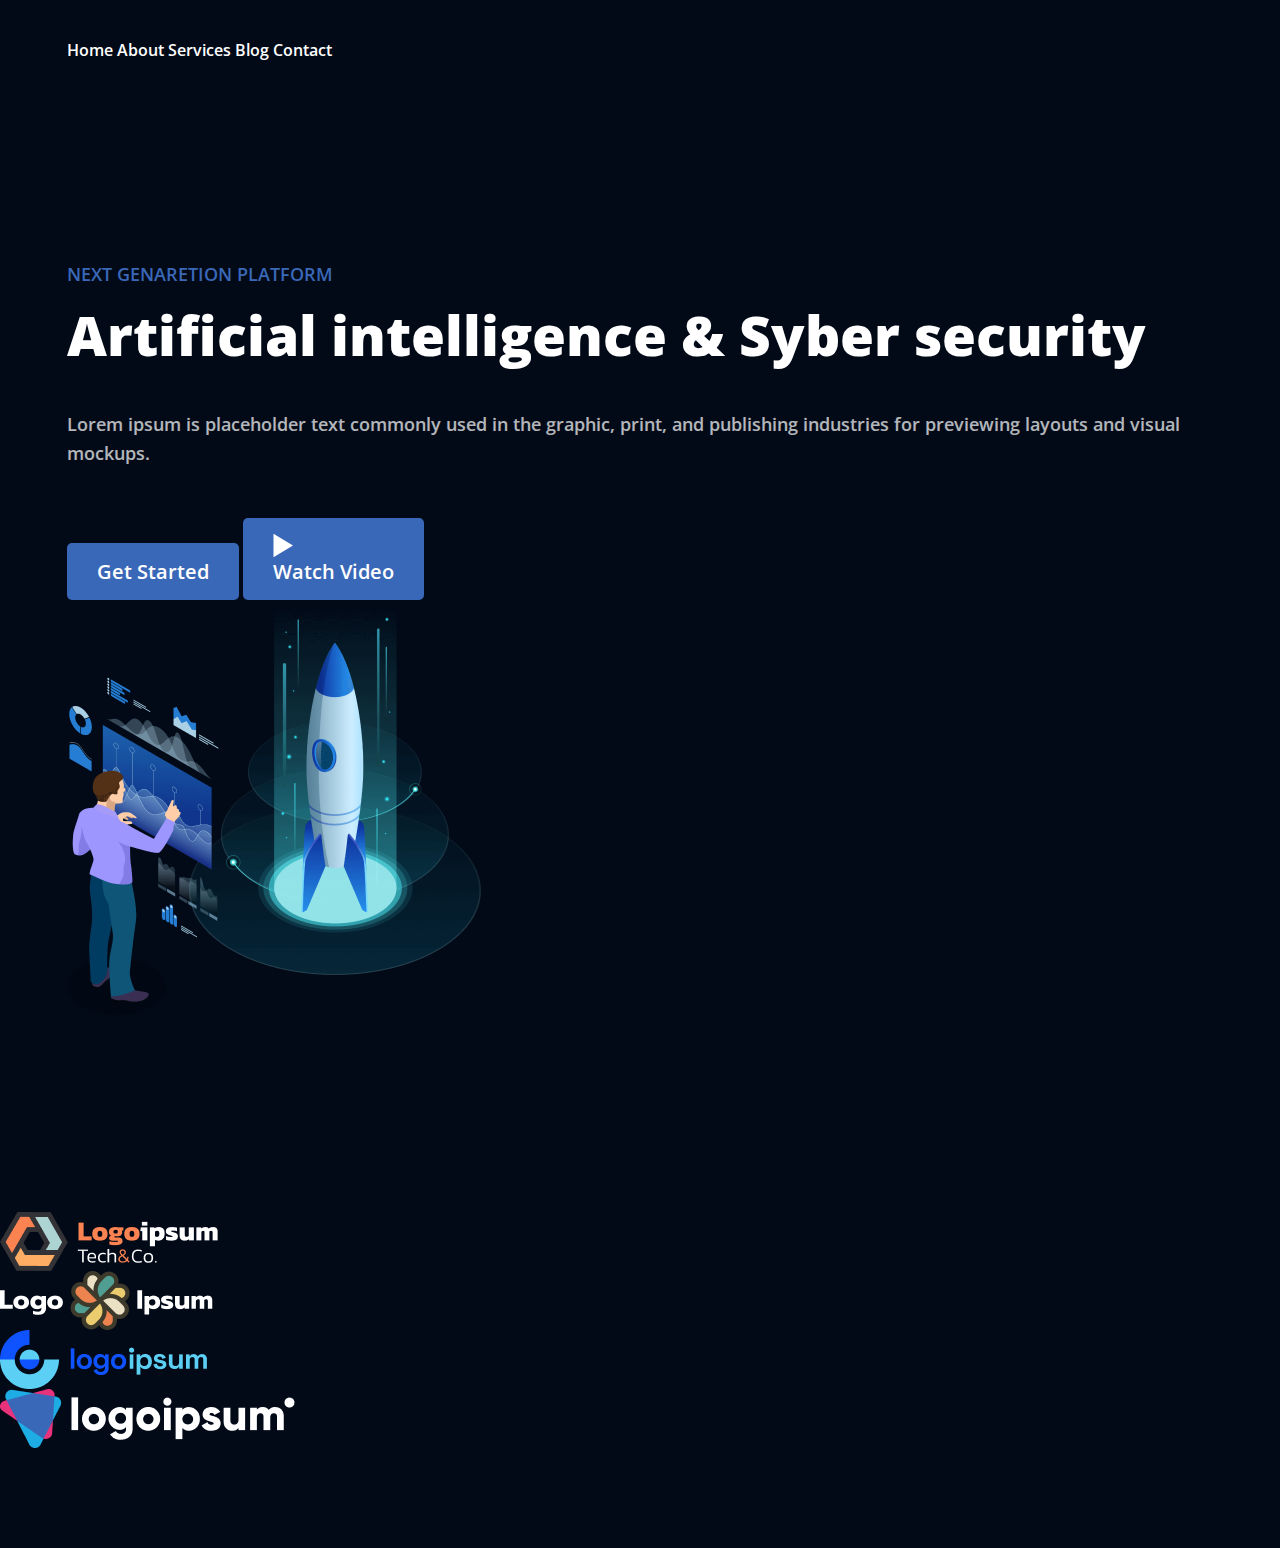
==== Lesson 3/index.html @ 744cba3d "Lesson 3 code added" ====
<!DOCTYPE html>
<html lang="en">
	<head>
		<meta charset="UTF-8" />
		<meta name="viewport" content="width=device-width, initial-scale=1.0" />
		<title>Lesson 3</title>
		<link rel="stylesheet" href="style.css" />
	</head>
	<body>
		<header class="header">
			<nav class="navigation cont">
				<a href="#">Home</a>
				<a href="#">About</a>
				<a href="#">Services</a>
				<a href="#">Blog</a>
				<a href="#">Contact</a>
			</nav>
		</header>
		<main class="main">
			<section class="mainContent cont">
				<div class="mainContent_leftSide">
					<h2>Next genaretion platform</h2>
					<h1>Artificial intelligence & Syber security</h1>
					<p>
						Lorem ipsum is placeholder text commonly used in the graphic, print, and publishing industries for
						previewing layouts and visual mockups.
					</p>
					<div class="mainContent_leftSide_btnList">
						<button>Get Started</button>
						<button><img src="./img/Polygon 1.svg" alt="" /> Watch Video</button>
					</div>
				</div>
				<img src="./img/9 1.png" alt="Rocket" />
			</section>
		</main>
		<footer class="footer">
			<nav>
				<a href=""><img src="./img/Group1.png" alt="Logo1" /></a>
				<a href=""><img src="./img/Group2.png" alt="Logo2" /></a>
				<a href=""><img src="./img/Group3.png" alt="Logo3" /></a>
				<a href=""><img src="./img/Group4.png" alt="Logo4" /></a>
			</nav>
		</footer>
	</body>
</html>
---- Lesson 3/style.css ----
@import url('https://fonts.googleapis.com/css2?family=Open+Sans:wght@0,600;800&display=swap');

* {
  margin: 0;
  padding: 0;
  text-decoration: none;
}

body {
  scroll-behavior: smooth;
  background-color:#020A18;

}

img {
  display: block;
  max-width: 100%;
}

h1, h2, a, p, button{
  color: #fff;
  font-family: "Open Sans", sans-serif;
  font-weight: 600;
}

.cont
 {
  max-width: 1146px;
  margin: 0 auto;
}

.header {
  padding: 39px 0;
  margin-bottom: 160px;
}

.navigation {

}

.navigation a {
  font-size: 16px;
}

.main {
  margin-bottom: 197px;
}

.mainContent {

}

.mainContent_leftSide h1{
  font-size: 55px;
  font-weight: 800;
  line-height: 130%;
  margin-bottom: 40px;
} 

.mainContent_leftSide h2 {
  color: #3A68B8;
  font-size: 18px;
  line-height: 160%;
  text-transform: uppercase;
  margin-bottom: 10px;
}

.mainContent_leftSide p
{
  font-size: 18px;
  line-height: 160%;
  opacity: 0.7;
  margin-bottom: 50px;
}
.mainContent_leftSide_btnList{

}

.mainContent_leftSide_btnList button{
  padding: 15px 30px;
  border-radius: 5px;
  background: #3A68B8;
  font-size: 20px;
  border: none;
  cursor: pointer;
}

.footer {
  margin-bottom: 100px;
}

.logos {}

/*
Вариант ручного обнуления стилей минимальная база!!!/*
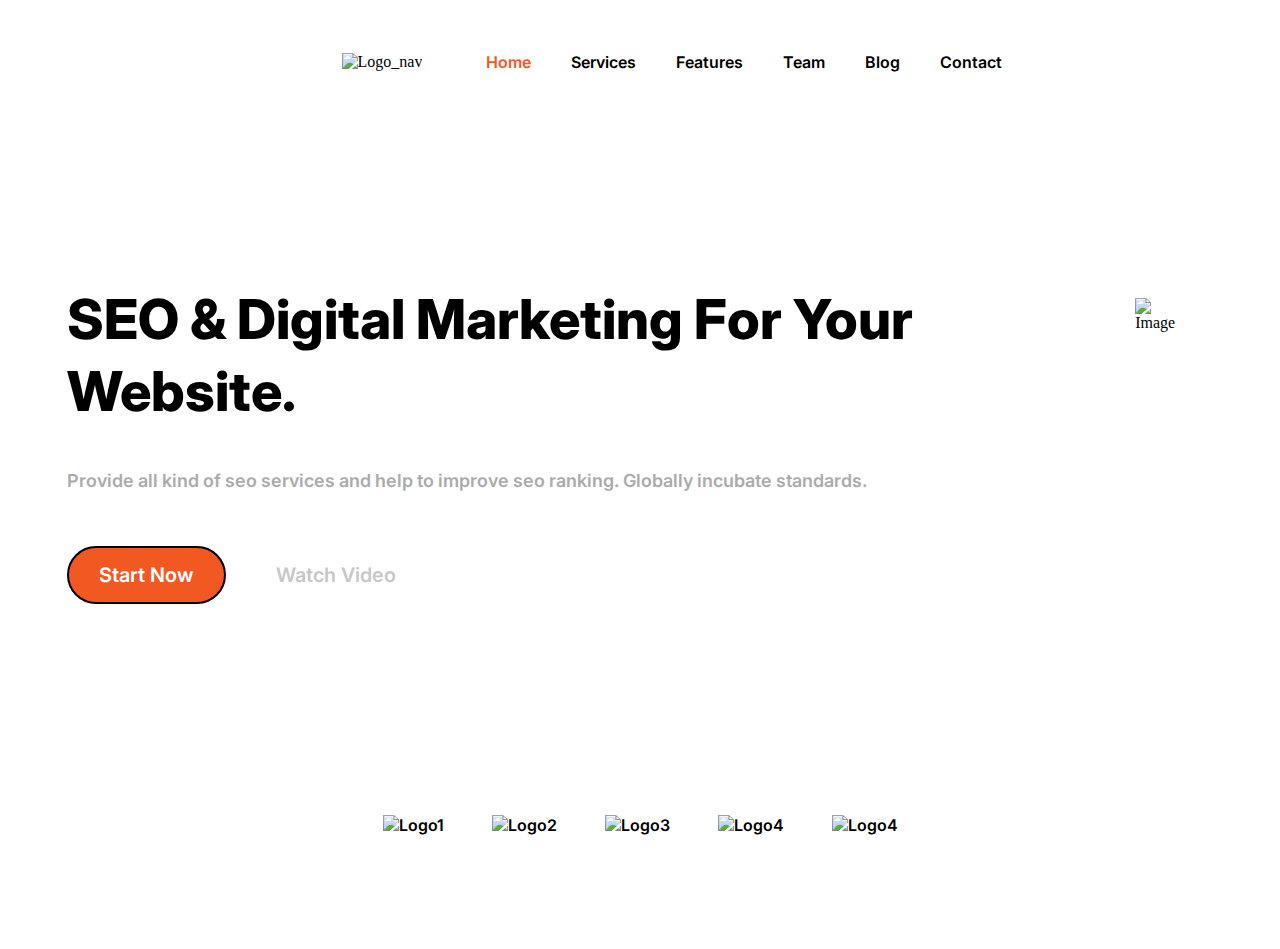
==== commit 528ddbf4: "Add position flex functions" ====
--- a/Lesson 3/index.html
+++ b/Lesson 3/index.html
@@ -9,9 +9,11 @@
 	<body>
 		<header class="header">
 			<nav class="navigation cont">
-				<a href="#">Home</a>
-				<a href="#">About</a>
+				<a href=""></a> <img src="./img/Logo_1_nav.png" alt="Logo_nav" />
+				<a class="home" href="#">Home</a>
 				<a href="#">Services</a>
+				<a href="#">Features</a>
+				<a href="#">Team</a>
 				<a href="#">Blog</a>
 				<a href="#">Contact</a>
 			</nav>
@@ -19,26 +21,23 @@
 		<main class="main">
 			<section class="mainContent cont">
 				<div class="mainContent_leftSide">
-					<h2>Next genaretion platform</h2>
-					<h1>Artificial intelligence & Syber security</h1>
-					<p>
-						Lorem ipsum is placeholder text commonly used in the graphic, print, and publishing industries for
-						previewing layouts and visual mockups.
-					</p>
+					<h1>SEO & Digital Marketing For Your Website.</h1>
+					<p>Provide all kind of seo services and help to improve seo ranking. Globally incubate standards.</p>
 					<div class="mainContent_leftSide_btnList">
-						<button>Get Started</button>
-						<button><img src="./img/Polygon 1.svg" alt="" /> Watch Video</button>
+						<button class="mainContent_leftSide_btnList_button1">Start Now</button>
+						<button class="mainContent_leftSide_btnList_button2">Watch Video</button>
 					</div>
 				</div>
-				<img src="./img/9 1.png" alt="Rocket" />
+				<img src="./img/Image.png" alt="Image" />
 			</section>
 		</main>
 		<footer class="footer">
-			<nav>
-				<a href=""><img src="./img/Group1.png" alt="Logo1" /></a>
-				<a href=""><img src="./img/Group2.png" alt="Logo2" /></a>
-				<a href=""><img src="./img/Group3.png" alt="Logo3" /></a>
-				<a href=""><img src="./img/Group4.png" alt="Logo4" /></a>
+			<nav class="logos">
+				<a href="#"><img src="./img/Logo_1_f.png" alt="Logo1" /></a>
+				<a href="#"><img src="./img/Logo_2_f.png" alt="Logo2" /></a>
+				<a href="#"><img src="./img/Logo_3_f.png" alt="Logo3" /></a>
+				<a href="#"><img src="./img/Logo_4_f.png" alt="Logo4" /></a>
+				<a href="#"><img src="./img/Logo_5_f.png" alt="Logo4" /></a>
 			</nav>
 		</footer>
 	</body>
--- a/Lesson 3/style.css
+++ b/Lesson 3/style.css
@@ -1,4 +1,5 @@
-@import url('https://fonts.googleapis.com/css2?family=Open+Sans:wght@0,600;800&display=swap');
+@import url('https://fonts.googleapis.com/css2?family=Inter:wght@100..900&display=swap');
+
 
 * {
   margin: 0;
@@ -8,19 +9,27 @@
 
 body {
   scroll-behavior: smooth;
-  background-color:#020A18;
+  background-color:#fff;
+}
 
-}
+
+/*Вариант ручного обнуления стилей минимальная база!!!
+*/
 
 img {
   display: block;
   max-width: 100%;
+  padding: 14px 24px;
 }
 
 h1, h2, a, p, button{
-  color: #fff;
-  font-family: "Open Sans", sans-serif;
+  color: black;
+  font-family: "Inter", sans-serif;
   font-weight: 600;
+}
+
+.home {
+  color: #f25822;
 }
 
 .cont
@@ -35,7 +44,10 @@
 }
 
 .navigation {
-
+  display: flex;
+  justify-content: center;
+  gap: 40px;
+  align-items: center;
 }
 
 .navigation a {
@@ -47,10 +59,12 @@
 }
 
 .mainContent {
-
+display: flex;
+justify-content: space-between;
 }
 
 .mainContent_leftSide h1{
+  
   font-size: 55px;
   font-weight: 800;
   line-height: 130%;
@@ -71,17 +85,36 @@
   line-height: 160%;
   opacity: 0.7;
   margin-bottom: 50px;
+  color: #888;
 }
 .mainContent_leftSide_btnList{
-
+  display: flex;
+  gap: 20px;
+  align-items: center;
 }
 
-.mainContent_leftSide_btnList button{
+.mainContent_leftSide_btnList_button1{
   padding: 15px 30px;
-  border-radius: 5px;
-  background: #3A68B8;
+  border-radius: 50px;
+  stroke: black;
+  stroke-width: 0lvi;
+  background: #f25822;
+  color: #fff;
   font-size: 20px;
-  border: none;
+  border: 2px solid #000;
+  cursor: pointer;
+}
+
+.mainContent_leftSide_btnList_button2 {
+    padding: 15px 30px;
+  border-radius: 50px;
+  stroke: black;
+  stroke-width: 0lvi;
+  background: white;
+  color: #aaaa;
+  font-size: 20px;
+  grid-row: 10px;
+  border: black;
   cursor: pointer;
 }
 
@@ -89,7 +122,8 @@
   margin-bottom: 100px;
 }
 
-.logos {}
+.logos {
+  display: flex;
+  justify-content: center;
+}
 
-/*
-Вариант ручного обнуления стилей минимальная база!!!/*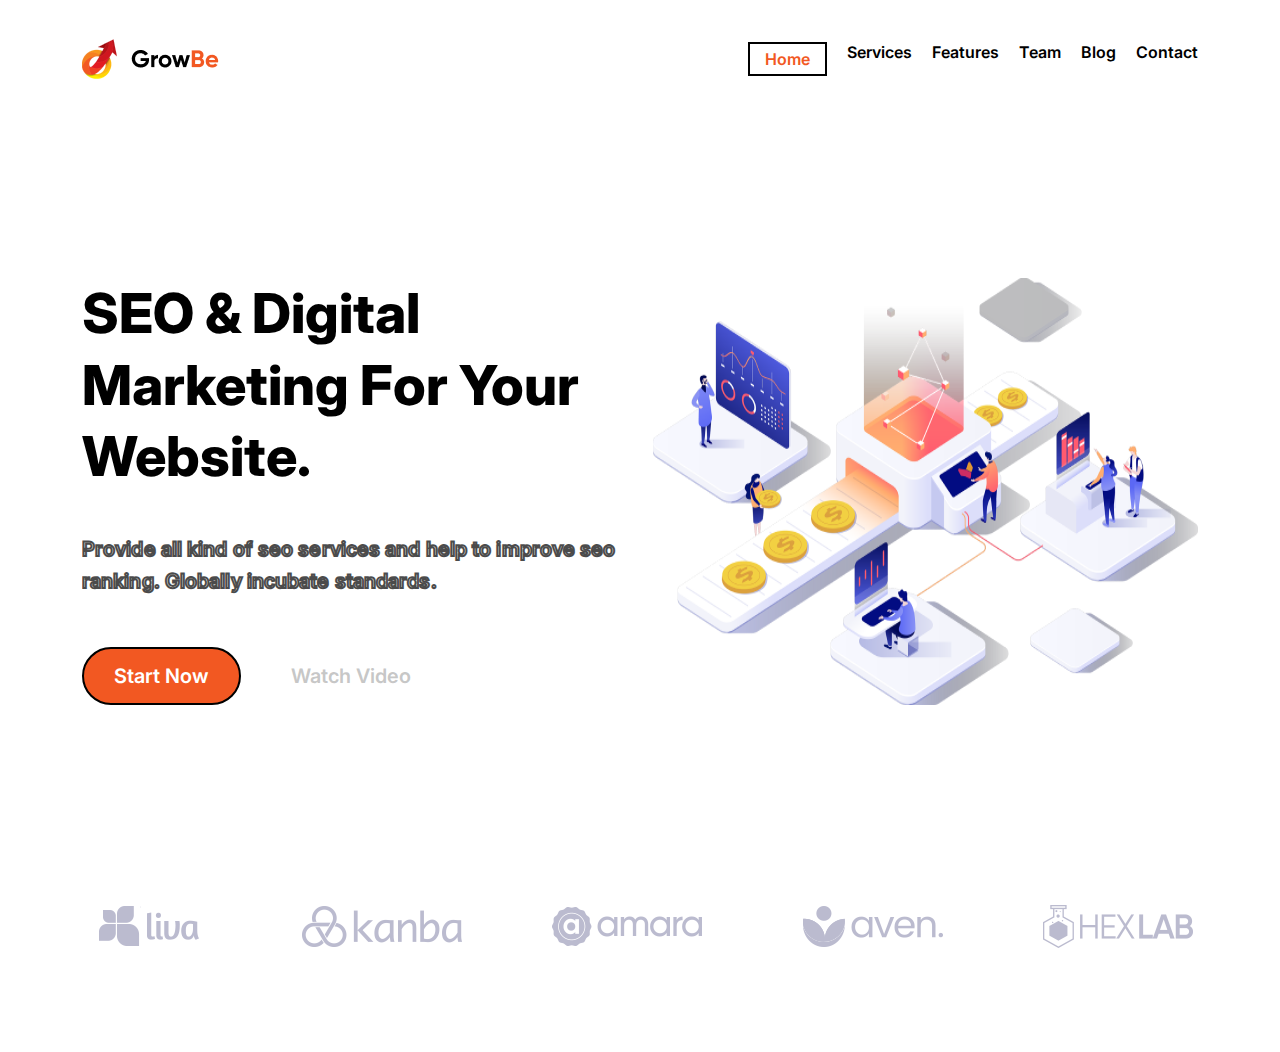
==== commit 918be1dc: "Lesson 4work in progress" ====
--- a/Lesson 3/index.html
+++ b/Lesson 3/index.html
@@ -7,38 +7,53 @@
 		<link rel="stylesheet" href="style.css" />
 	</head>
 	<body>
-		<header class="header">
-			<nav class="navigation cont">
-				<a href=""></a> <img src="./img/Logo_1_nav.png" alt="Logo_nav" />
-				<a class="home" href="#">Home</a>
-				<a href="#">Services</a>
-				<a href="#">Features</a>
-				<a href="#">Team</a>
-				<a href="#">Blog</a>
-				<a href="#">Contact</a>
-			</nav>
+		<header class="header cont">
+			<div class="cont">
+				<nav class="navigation">
+					<a href="#"><img src="./img/Logo_1_nav.png" alt="Logo_nav" /></a>
+					<div>
+						<a class="home cont" href="#">Home</a>
+						<a href="#">Services</a>
+						<a href="#">Features</a>
+						<a href="#">Team</a>
+						<a href="#">Blog</a>
+						<a href="#">Contact</a>
+					</div>
+				</nav>
+			</div>
 		</header>
+
 		<main class="main">
-			<section class="mainContent cont">
-				<div class="mainContent_leftSide">
-					<h1>SEO & Digital Marketing For Your Website.</h1>
-					<p>Provide all kind of seo services and help to improve seo ranking. Globally incubate standards.</p>
-					<div class="mainContent_leftSide_btnList">
-						<button class="mainContent_leftSide_btnList_button1">Start Now</button>
-						<button class="mainContent_leftSide_btnList_button2">Watch Video</button>
+			<div class="cont">
+				<section class="mainContent">
+					<div class="mainContent_leftSide">
+						<h1>SEO & Digital Marketing For Your Website.</h1>
+						<p>Provide all kind of seo services and help to improve seo ranking. Globally incubate standards.</p>
+						<div class="mainContent_leftSide_btnList">
+							<button class="mainContent_leftSide_btnList_button1">Start Now</button>
+							<button class="mainContent_leftSide_btnList_button2">Watch Video</button>
+						</div>
 					</div>
-				</div>
-				<img src="./img/Image.png" alt="Image" />
+					<img src="./img/Image.png" alt="Image" />
+				</section>
+			</div>
+			<div class="cont">
+				<nav class="logos">
+					<a href="#"><img src="./img/Logo_1_f.png" alt="Logo1" /></a>
+					<a href="#"><img src="./img/Logo_2_f.png" alt="Logo2" /></a>
+					<a href="#"><img src="./img/Logo_3_f.png" alt="Logo3" /></a>
+					<a href="#"><img src="./img/Logo_4_f.png" alt="Logo4" /></a>
+					<a href="#"><img src="./img/Logo_5_f.png" alt="Logo5" /></a>
+				</nav>
+			</div>
+			<section class="cardList cont">
+				<div class="card"></div>
+				<div class="card"></div>
+				<div class="card"></div>
+				<div class="card"></div>
+				<div class="card"></div>
+				<div class="card"></div>
 			</section>
 		</main>
-		<footer class="footer">
-			<nav class="logos">
-				<a href="#"><img src="./img/Logo_1_f.png" alt="Logo1" /></a>
-				<a href="#"><img src="./img/Logo_2_f.png" alt="Logo2" /></a>
-				<a href="#"><img src="./img/Logo_3_f.png" alt="Logo3" /></a>
-				<a href="#"><img src="./img/Logo_4_f.png" alt="Logo4" /></a>
-				<a href="#"><img src="./img/Logo_5_f.png" alt="Logo4" /></a>
-			</nav>
-		</footer>
 	</body>
 </html>
--- a/Lesson 3/style.css
+++ b/Lesson 3/style.css
@@ -1,41 +1,43 @@
 @import url('https://fonts.googleapis.com/css2?family=Inter:wght@100..900&display=swap');
-
 
 * {
   margin: 0;
   padding: 0;
   text-decoration: none;
+  box-sizing: border-box; 
 }
 
 body {
   scroll-behavior: smooth;
-  background-color:#fff;
+  background-color: #fff;
 }
 
-
-/*Вариант ручного обнуления стилей минимальная база!!!
-*/
-
+/* Вариант ручного обнуления стилей минимальная база!!! */
 img {
   display: block;
   max-width: 100%;
-  padding: 14px 24px;
 }
 
-h1, h2, a, p, button{
+h1, h2, a, p, button {
   color: black;
   font-family: "Inter", sans-serif;
   font-weight: 600;
 }
 
 .home {
+  display: flex;
+  font-size: 16px;
   color: #f25822;
+  border: 2px solid black; 
+  padding: 5px 10px; 
+  box-sizing: border-box;
 }
 
-.cont
- {
+.cont {
   max-width: 1146px;
   margin: 0 auto;
+  padding-left: 15px;
+  padding-right: 15px;
 }
 
 .header {
@@ -45,26 +47,34 @@
 
 .navigation {
   display: flex;
-  justify-content: center;
-  gap: 40px;
+  justify-content: space-between;
   align-items: center;
 }
 
+.navigation div {
+  display: flex;
+  gap: 20px; 
+}
+
 .navigation a {
+  display: flex;
   font-size: 16px;
+  display: flex;
+  align-items: center;
+  height: 100%;
 }
 
 .main {
+  
+}
+
+.mainContent {
+  display: flex;
+  justify-content: space-between;
   margin-bottom: 197px;
 }
 
-.mainContent {
-display: flex;
-justify-content: space-between;
-}
-
-.mainContent_leftSide h1{
-  
+.mainContent_leftSide h1 {
   font-size: 55px;
   font-weight: 800;
   line-height: 130%;
@@ -79,25 +89,27 @@
   margin-bottom: 10px;
 }
 
-.mainContent_leftSide p
-{
-  font-size: 18px;
+.mainContent_leftSide p {
+  font-size: 20px;
   line-height: 160%;
   opacity: 0.7;
   margin-bottom: 50px;
-  color: #888;
+  color: black;
+   letter-spacing: 0.1px; 
+  -webkit-text-stroke: 2px black; 
+  color: transparent; 
 }
-.mainContent_leftSide_btnList{
+   
+
+.mainContent_leftSide_btnList {
   display: flex;
   gap: 20px;
   align-items: center;
 }
 
-.mainContent_leftSide_btnList_button1{
+.mainContent_leftSide_btnList_button1 {
   padding: 15px 30px;
   border-radius: 50px;
-  stroke: black;
-  stroke-width: 0lvi;
   background: #f25822;
   color: #fff;
   font-size: 20px;
@@ -106,24 +118,19 @@
 }
 
 .mainContent_leftSide_btnList_button2 {
-    padding: 15px 30px;
+  padding: 15px 30px;
   border-radius: 50px;
-  stroke: black;
-  stroke-width: 0lvi;
   background: white;
   color: #aaaa;
   font-size: 20px;
-  grid-row: 10px;
   border: black;
   cursor: pointer;
 }
 
-.footer {
-  margin-bottom: 100px;
-}
 
 .logos {
   display: flex;
-  justify-content: center;
+  justify-content: space-between; 
+  width: 100%;
+  margin-bottom: 100px;
 }
-
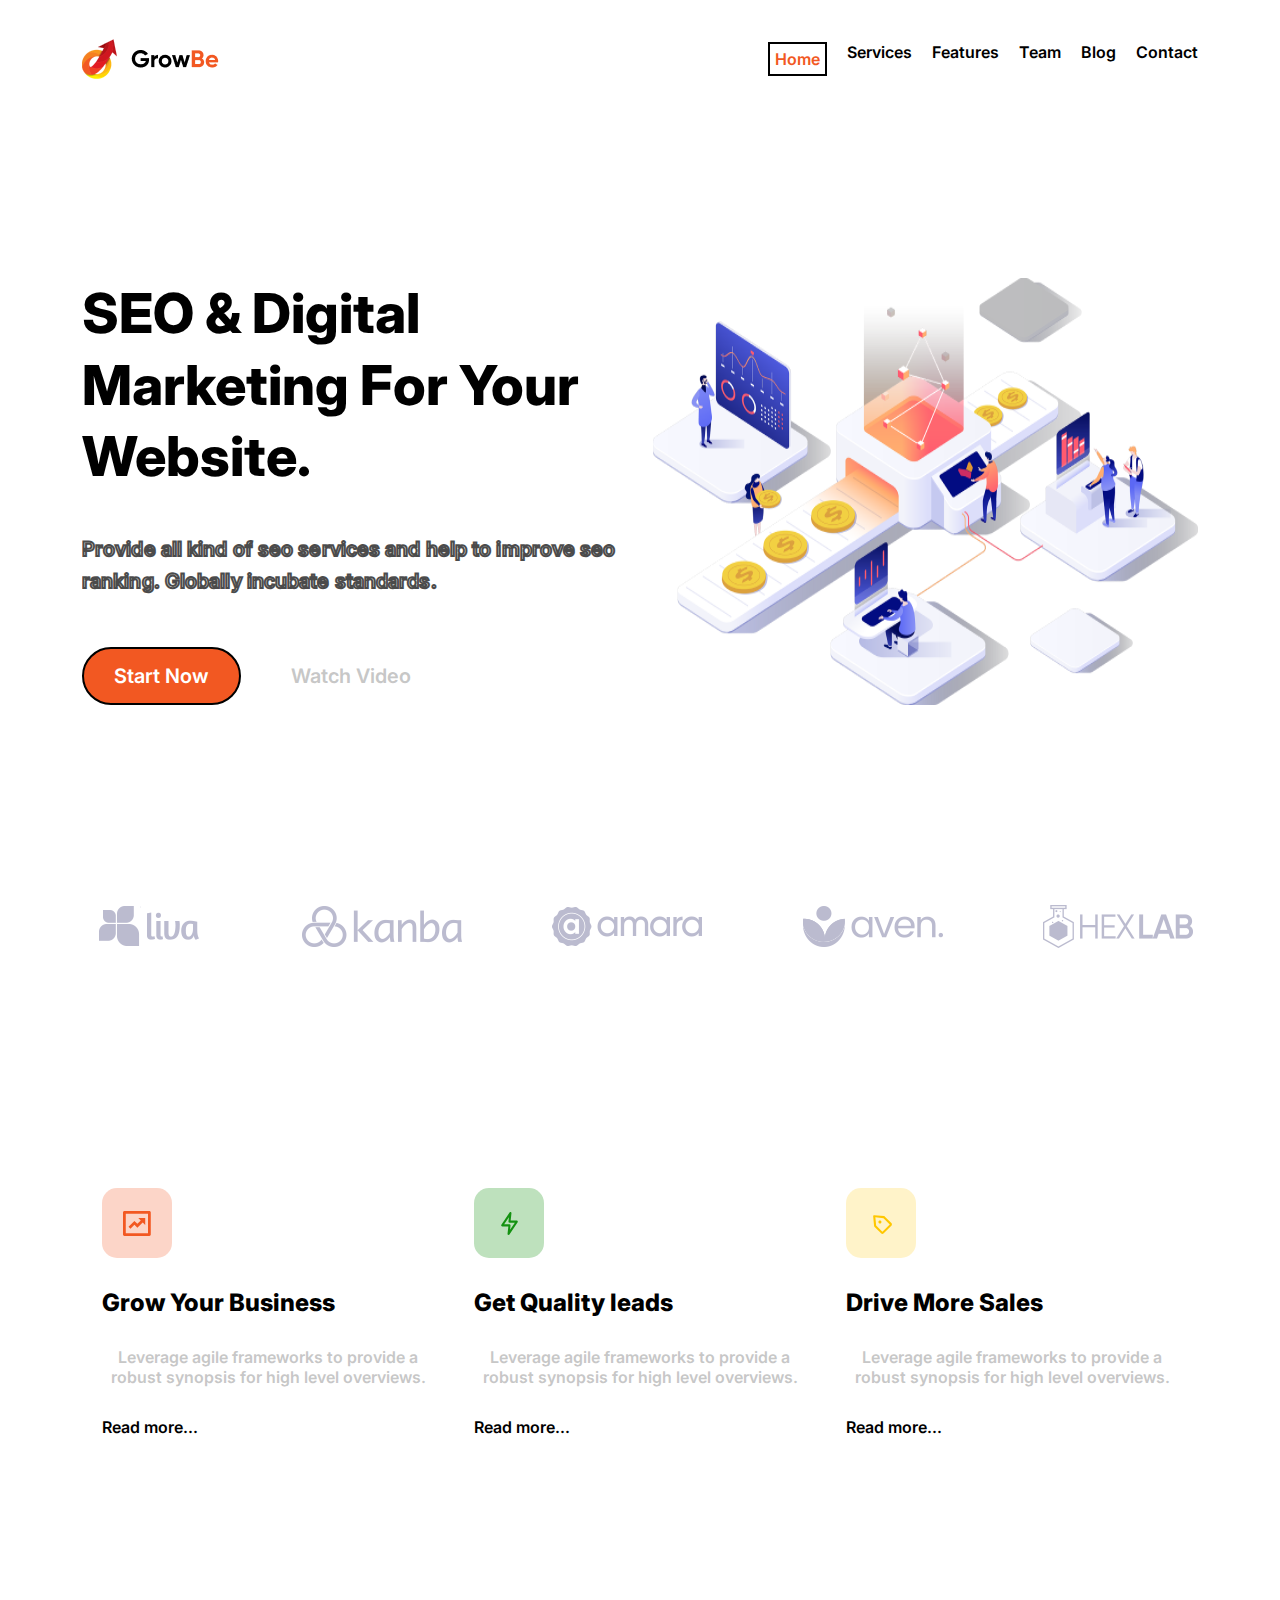
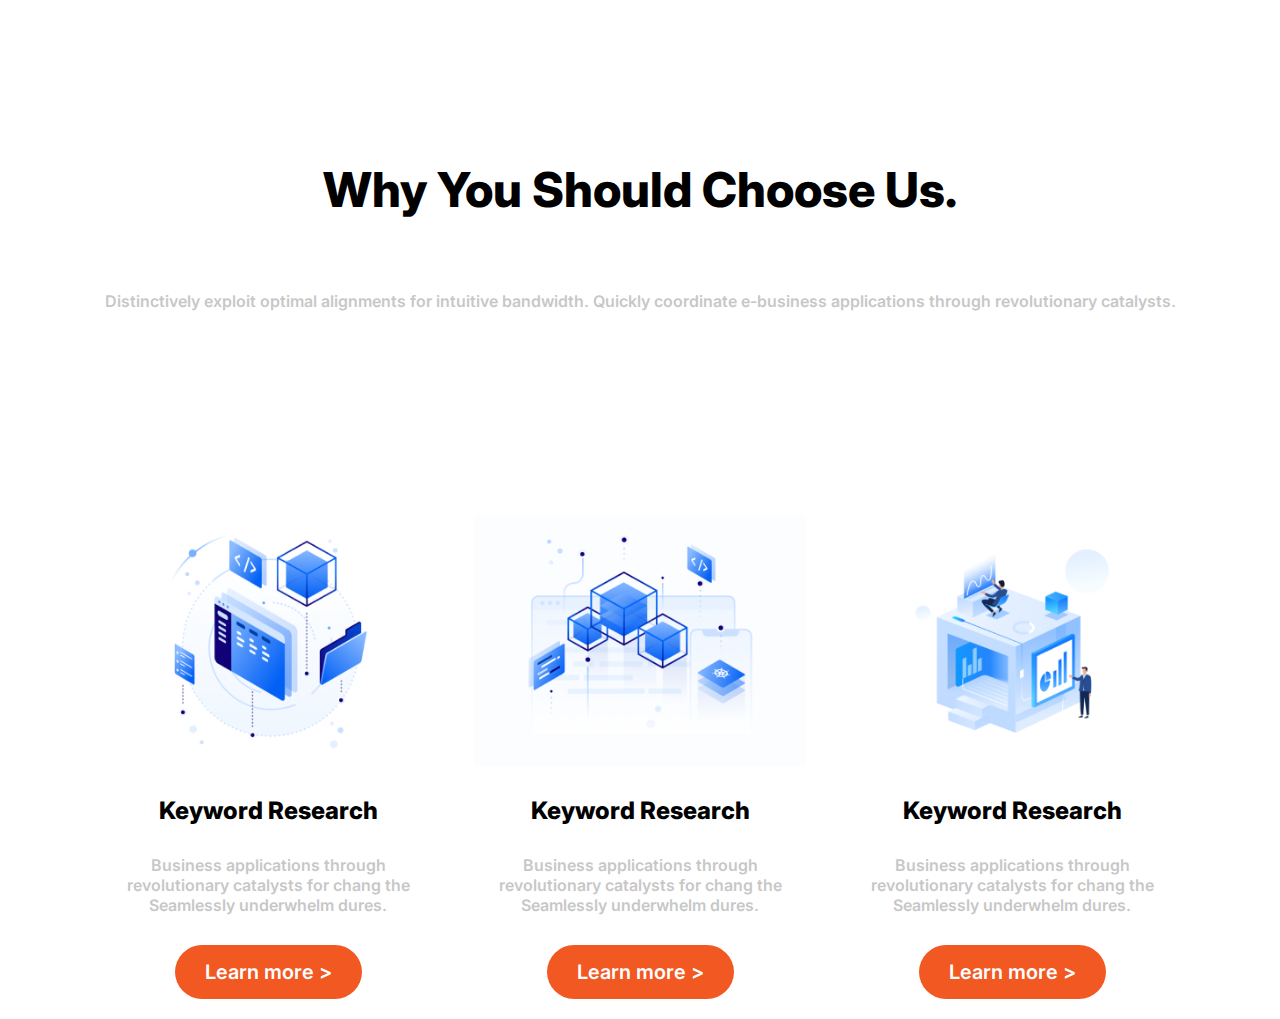
==== commit 8fd6eb1c: "inal decoration for home task 5" ====
--- a/Lesson 3/index.html
+++ b/Lesson 3/index.html
@@ -12,7 +12,7 @@
 				<nav class="navigation">
 					<a href="#"><img src="./img/Logo_1_nav.png" alt="Logo_nav" /></a>
 					<div>
-						<a class="home cont" href="#">Home</a>
+						<a class="home" href="#">Home</a>
 						<a href="#">Services</a>
 						<a href="#">Features</a>
 						<a href="#">Team</a>
@@ -47,12 +47,55 @@
 				</nav>
 			</div>
 			<section class="cardList cont">
-				<div class="card"></div>
-				<div class="card"></div>
-				<div class="card"></div>
-				<div class="card"></div>
-				<div class="card"></div>
-				<div class="card"></div>
+				<div class="card top">
+					<img src="./img/Icon1.svg" alt="Icon1" />
+					<h2>Grow Your Business</h2>
+					<p>Leverage agile frameworks to provide a robust synopsis for high level overviews.</p>
+					<a href="#">Read more...</a>
+				</div>
+				<div class="card top">
+					<img src="./img/Icon2.svg" alt="Icon2" />
+					<h2>Get Quality leads</h2>
+					<p>Leverage agile frameworks to provide a robust synopsis for high level overviews.</p>
+					<a href="#">Read more...</a>
+				</div>
+				<div class="card top">
+					<img src="./img/Icon3.svg" alt="Icon3" />
+					<h2>Drive More Sales</h2>
+					<p>Leverage agile frameworks to provide a robust synopsis for high level overviews.</p>
+					<a href="#">Read more...</a>
+				</div>
+				<div class="card middle-card">
+					<h1>Why You Should Choose Us.</h1>
+					<p>
+						Distinctively exploit optimal alignments for intuitive bandwidth. Quickly coordinate e-business applications
+						through revolutionary catalysts.
+					</p>
+				</div>
+				<div class="card">
+					<img src="./img/2_site_img.png" alt="Group1" />
+					<h2>Keyword Research</h2>
+					<p>Business applications through revolutionary catalysts for chang the Seamlessly underwhelm dures.</p>
+					<div>
+						<button class="button">Learn more ></button>
+					</div>
+				</div>
+				<div class="card">
+					<img src="./img/2_site_2_img.png" alt="Group2" />
+					<h2>Keyword Research</h2>
+					<p>Business applications through revolutionary catalysts for chang the Seamlessly underwhelm dures.</p>
+					<div>
+						<button class="button">Learn more ></button>
+					</div>
+				</div>
+				<div class="card">
+					<img src="./img/2_site_3_img.png" alt="Group3" />
+					<h2>Keyword Research</h2>
+					<p>Business applications through revolutionary catalysts for chang the Seamlessly underwhelm dures.</p>
+					<div>
+						<button class="button">Learn more ></button>
+					</div>
+				</div>
 			</section>
 		</main>
 	</body>
--- a/Lesson 3/style.css
+++ b/Lesson 3/style.css
@@ -29,7 +29,7 @@
   font-size: 16px;
   color: #f25822;
   border: 2px solid black; 
-  padding: 5px 10px; 
+  padding: 5px 5px; 
   box-sizing: border-box;
 }
 
@@ -64,9 +64,6 @@
   height: 100%;
 }
 
-.main {
-  
-}
 
 .mainContent {
   display: flex;
@@ -134,3 +131,96 @@
   width: 100%;
   margin-bottom: 100px;
 }
+
+.cardList {
+  display: grid;
+  grid-template-columns: repeat(3, 1fr);
+  grid-template-rows: repeat(3, 1fr);
+  }
+
+.card {
+  padding: 20px;
+  border: none; 
+  display: flex;
+  flex-direction: column;
+  align-items: center;
+  justify-content: center;
+  gap: 30px;
+}
+
+
+.middle-card {
+  grid-column: 1 / -1;
+  grid-row: 2 / 3;
+  display: flex;  
+  justify-content: center;
+}
+
+.card:nth-child(5) {
+  grid-column: 1 / 2;
+  grid-row: 3 / 4;
+}
+
+.card:nth-child(6) {
+  grid-column: 2 / 3;
+  grid-row: 3 / 4;
+}
+
+.card:nth-child(7) {
+  grid-column: 3 / 4;
+  grid-row: 3 / 4;
+}
+
+.card img {
+  max-width: 100%;
+  height: auto;
+}
+
+.card h2 {
+  font-size: 24px;  
+  font-weight: 800;
+}
+
+.card p {
+  display: flex;  
+  text-align: center;
+  font-size: 16px;
+  color: #aaaa;
+
+}
+
+.card h1 {
+    font-size: 48px;  
+    font-weight: 800;
+    line-height: 130%;
+    margin-bottom: 40px;
+  
+}
+
+.card button {
+  margin-top: auto; 
+  text-align: center;
+  display: block;
+  padding: 15px 30px;
+  border-radius: 50px;
+  background: #f25822;
+  color: #fff;
+  border: none;
+  font-size: 20px;
+  cursor: pointer;
+  }
+
+.card a {
+  display: flex;
+  flex-direction: column;
+  align-items: flex-start; 
+  justify-content: center;
+}
+
+.top {
+  display: flex;
+  flex-direction: column;
+  align-items: flex-start; 
+  justify-content: center;
+}
+
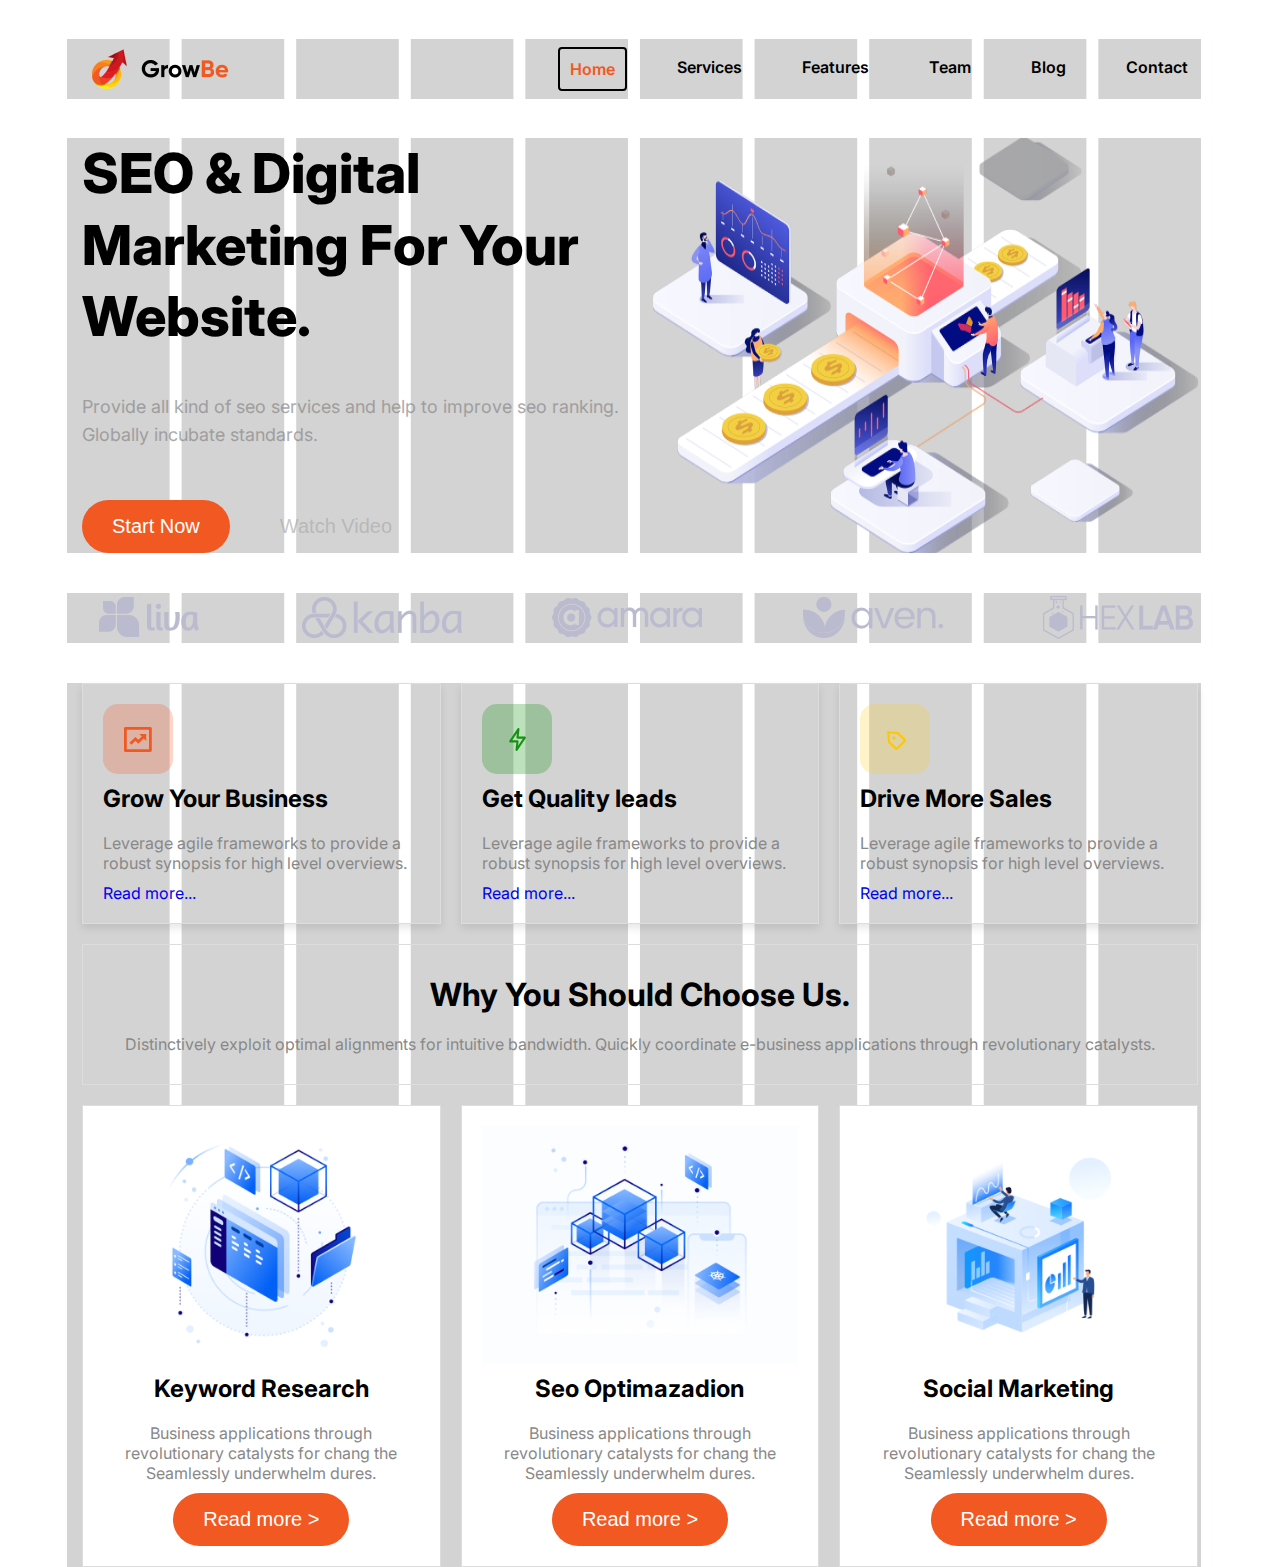
==== commit 54b6645d: "Last changes in accordance with tutor comments" ====
--- a/Lesson 3/index.html
+++ b/Lesson 3/index.html
@@ -3,15 +3,15 @@
 	<head>
 		<meta charset="UTF-8" />
 		<meta name="viewport" content="width=device-width, initial-scale=1.0" />
-		<title>Lesson 3</title>
+		<title>HT</title>
 		<link rel="stylesheet" href="style.css" />
 	</head>
 	<body>
-		<header class="header cont">
+		<header class="header">
 			<div class="cont">
 				<nav class="navigation">
 					<a href="#"><img src="./img/Logo_1_nav.png" alt="Logo_nav" /></a>
-					<div>
+					<div class="nav-links">
 						<a class="home" href="#">Home</a>
 						<a href="#">Services</a>
 						<a href="#">Features</a>
@@ -22,7 +22,6 @@
 				</nav>
 			</div>
 		</header>
-
 		<main class="main">
 			<div class="cont">
 				<section class="mainContent">
@@ -47,53 +46,53 @@
 				</nav>
 			</div>
 			<section class="cardList cont">
-				<div class="card top">
+				<div class="card card_top">
 					<img src="./img/Icon1.svg" alt="Icon1" />
 					<h2>Grow Your Business</h2>
 					<p>Leverage agile frameworks to provide a robust synopsis for high level overviews.</p>
 					<a href="#">Read more...</a>
 				</div>
-				<div class="card top">
+				<div class="card card_top">
 					<img src="./img/Icon2.svg" alt="Icon2" />
 					<h2>Get Quality leads</h2>
 					<p>Leverage agile frameworks to provide a robust synopsis for high level overviews.</p>
 					<a href="#">Read more...</a>
 				</div>
-				<div class="card top">
+				<div class="card card_top">
 					<img src="./img/Icon3.svg" alt="Icon3" />
 					<h2>Drive More Sales</h2>
 					<p>Leverage agile frameworks to provide a robust synopsis for high level overviews.</p>
 					<a href="#">Read more...</a>
 				</div>
-				<div class="card middle-card">
+				<div class="card card_middle">
 					<h1>Why You Should Choose Us.</h1>
 					<p>
 						Distinctively exploit optimal alignments for intuitive bandwidth. Quickly coordinate e-business applications
 						through revolutionary catalysts.
 					</p>
 				</div>
-				<div class="card">
+				<div class="card card_bottom">
 					<img src="./img/2_site_img.png" alt="Group1" />
 					<h2>Keyword Research</h2>
 					<p>Business applications through revolutionary catalysts for chang the Seamlessly underwhelm dures.</p>
 					<div>
-						<button class="button">Learn more ></button>
+						<button>Read more ></button>
 					</div>
 				</div>
-				<div class="card">
+				<div class="card card_bottom">
 					<img src="./img/2_site_2_img.png" alt="Group2" />
-					<h2>Keyword Research</h2>
+					<h2>Seo Optimazadion</h2>
 					<p>Business applications through revolutionary catalysts for chang the Seamlessly underwhelm dures.</p>
 					<div>
-						<button class="button">Learn more ></button>
+						<button>Read more ></button>
 					</div>
 				</div>
-				<div class="card">
+				<div class="card card_bottom">
 					<img src="./img/2_site_3_img.png" alt="Group3" />
-					<h2>Keyword Research</h2>
+					<h2>Social Marketing</h2>
 					<p>Business applications through revolutionary catalysts for chang the Seamlessly underwhelm dures.</p>
 					<div>
-						<button class="button">Learn more ></button>
+						<button>Read more ></button>
 					</div>
 				</div>
 			</section>
--- a/Lesson 3/style.css
+++ b/Lesson 3/style.css
@@ -1,49 +1,43 @@
+
 @import url('https://fonts.googleapis.com/css2?family=Inter:wght@100..900&display=swap');
 
 * {
   margin: 0;
   padding: 0;
+  box-sizing: border-box;
   text-decoration: none;
-  box-sizing: border-box; 
-}
+}
+
+/* Вариант ручного обнуления стилей минимальная база!!! */
 
 body {
   scroll-behavior: smooth;
   background-color: #fff;
-}
-
-/* Вариант ручного обнуления стилей минимальная база!!! */
+  font-family: 'Inter', sans-serif;
+  
+}
+
 img {
   display: block;
-  max-width: 100%;
-}
-
-h1, h2, a, p, button {
-  color: black;
-  font-family: "Inter", sans-serif;
-  font-weight: 600;
-}
-
-.home {
-  display: flex;
-  font-size: 16px;
-  color: #f25822;
-  border: 2px solid black; 
-  padding: 5px 5px; 
-  box-sizing: border-box;
-}
+  max-width: 100%;}
 
 .cont {
   max-width: 1146px;
   margin: 0 auto;
   padding-left: 15px;
   padding-right: 15px;
-}
+  background: linear-gradient(to right, 
+              #d3d3d3 0%, 
+              #d3d3d3 90%,   
+              #fff 90%,      
+              #fff 100%);   
+  background-size: 10% 100%; 
+}
+
 
 .header {
   padding: 39px 0;
-  margin-bottom: 160px;
-}
+  }
 
 .navigation {
   display: flex;
@@ -51,24 +45,29 @@
   align-items: center;
 }
 
-.navigation div {
-  display: flex;
-  gap: 20px; 
+.nav-links {
+  display: flex;
+  gap: 40px;
 }
 
 .navigation a {
-  display: flex;
   font-size: 16px;
-  display: flex;
-  align-items: center;
-  height: 100%;
+  color: black;
+  font-weight: 600;
+  padding: 10px;
+}
+
+.navigation .home {
+  border: 2px solid black;
+  border-radius: 4px;
+  color: #f25822;
 }
 
 
 .mainContent {
   display: flex;
   justify-content: space-between;
-  margin-bottom: 197px;
+  margin-bottom: 40px;
 }
 
 .mainContent_leftSide h1 {
@@ -76,99 +75,68 @@
   font-weight: 800;
   line-height: 130%;
   margin-bottom: 40px;
-} 
-
-.mainContent_leftSide h2 {
-  color: #3A68B8;
+}
+
+.mainContent_leftSide p {
   font-size: 18px;
-  line-height: 160%;
-  text-transform: uppercase;
-  margin-bottom: 10px;
-}
-
-.mainContent_leftSide p {
-  font-size: 20px;
   line-height: 160%;
   opacity: 0.7;
   margin-bottom: 50px;
-  color: black;
-   letter-spacing: 0.1px; 
-  -webkit-text-stroke: 2px black; 
-  color: transparent; 
-}
-   
+  color: #888;
+  text-align: left; 
+}
 
 .mainContent_leftSide_btnList {
   display: flex;
   gap: 20px;
-  align-items: center;
-}
-
-.mainContent_leftSide_btnList_button1 {
-  padding: 15px 30px;
-  border-radius: 50px;
-  background: #f25822;
-  color: #fff;
-  font-size: 20px;
-  border: 2px solid #000;
-  cursor: pointer;
-}
-
+  align-items: left;
+}
+
+.mainContent_leftSide_btnList_button1,
 .mainContent_leftSide_btnList_button2 {
   padding: 15px 30px;
   border-radius: 50px;
-  background: white;
+  font-size: 20px;
+  cursor: pointer;  
+}
+
+.mainContent_leftSide_btnList_button1 {
+  background: #f25822;
+  color: #fff;
+  border: none;
+  display: block;
+  margin: -1 auto; 
+}
+
+.mainContent_leftSide_btnList_button2 {
+  background: none;
   color: #aaaa;
-  font-size: 20px;
-  border: black;
-  cursor: pointer;
-}
-
-
-.logos {
+  border: none;
+}
+
+  .logos {
   display: flex;
   justify-content: space-between; 
   width: 100%;
-  margin-bottom: 100px;
-}
+  margin-bottom: 40px;
+  
+}
+
 
 .cardList {
   display: grid;
   grid-template-columns: repeat(3, 1fr);
-  grid-template-rows: repeat(3, 1fr);
-  }
+  grid-template-rows: repeat(3, auto);
+  gap: 20px;
+}
 
 .card {
   padding: 20px;
-  border: none; 
+  border: 1px solid #ddd; 
+  box-sizing: border-box;
   display: flex;
   flex-direction: column;
-  align-items: center;
   justify-content: center;
-  gap: 30px;
-}
-
-
-.middle-card {
-  grid-column: 1 / -1;
-  grid-row: 2 / 3;
-  display: flex;  
-  justify-content: center;
-}
-
-.card:nth-child(5) {
-  grid-column: 1 / 2;
-  grid-row: 3 / 4;
-}
-
-.card:nth-child(6) {
-  grid-column: 2 / 3;
-  grid-row: 3 / 4;
-}
-
-.card:nth-child(7) {
-  grid-column: 3 / 4;
-  grid-row: 3 / 4;
 }
 
 .card img {
@@ -176,28 +144,25 @@
   height: auto;
 }
 
-.card h2 {
-  font-size: 24px;  
-  font-weight: 800;
+.card h2, .card h1 {
+  margin: 10px 0;
 }
 
 .card p {
-  display: flex;  
+  margin: 10px 0;
+  text-align: center;  
+  color: #888; 
+}
+.card_top p {
+  text-align: left;
+}
+.card a
+ {
+  margin-top: auto; 
   text-align: center;
-  font-size: 16px;
-  color: #aaaa;
-
-}
-
-.card h1 {
-    font-size: 48px;  
-    font-weight: 800;
-    line-height: 130%;
-    margin-bottom: 40px;
-  
-}
-
-.card button {
+  display: block;
+ }
+  .card button {
   margin-top: auto; 
   text-align: center;
   display: block;
@@ -208,19 +173,36 @@
   border: none;
   font-size: 20px;
   cursor: pointer;
+  align-items: center;
   }
 
-.card a {
-  display: flex;
-  flex-direction: column;
+
+.card:nth-child(4) {
+  grid-column: 1 / span 3; 
+}
+
+
+.card_top {
   align-items: flex-start; 
-  justify-content: center;
-}
-
-.top {
-  display: flex;
-  flex-direction: column;
-  align-items: flex-start; 
-  justify-content: center;
-}
-
+  text-align: start;
+  box-shadow: 0 4px 8px rgba(0, 0, 0, 0.1);  
+}
+
+
+.card_middle {
+  grid-column: 1 / span 3; 
+  text-align: center; 
+}
+
+.card_bottom {
+  text-align: center; 
+  background-color: white;
+}
+.card_bottom button {
+  display: block;
+  margin: 0 auto; 
+}
+
+.card_bottom:nth-child(2) {
+  box-shadow: 0 4px 8px rgba(0, 0, 0, 0.1); 
+}